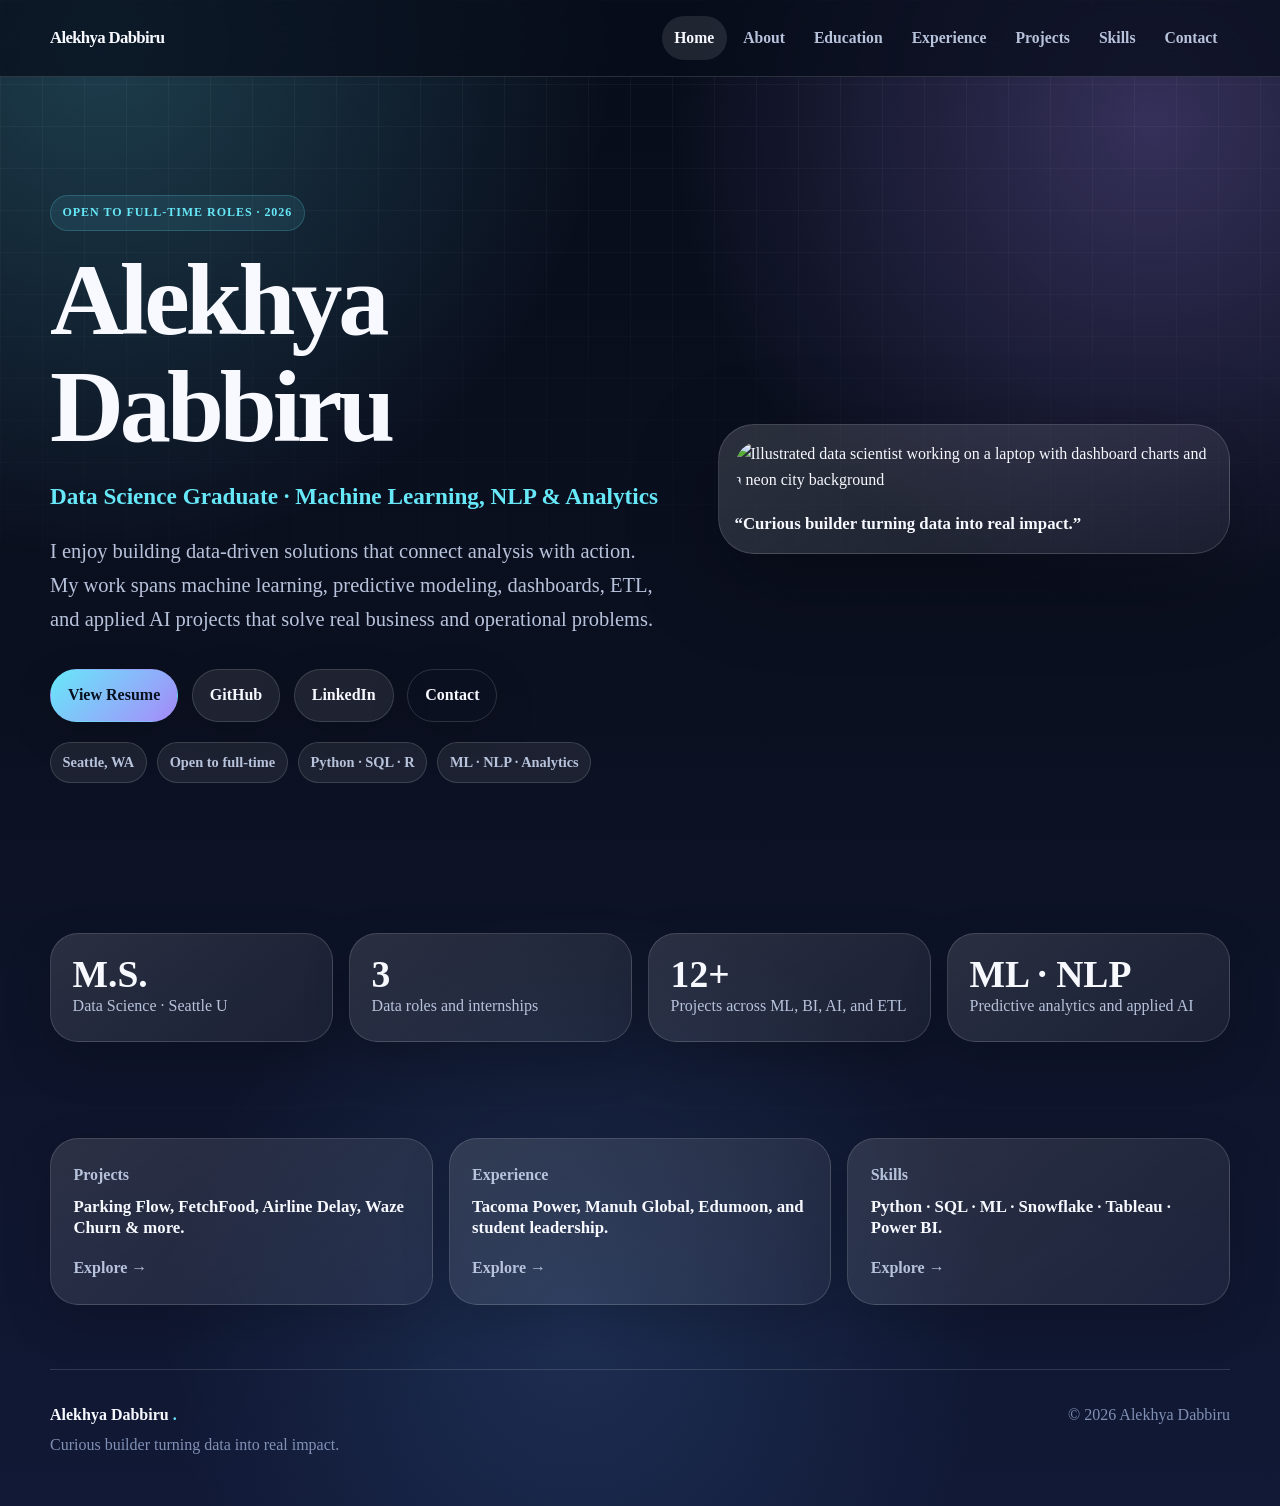
==== index.html @ 17746e98 "Add files via upload" ====
<!DOCTYPE html><html lang="en"><head><meta charset="UTF-8"/><meta name="viewport" content="width=device-width, initial-scale=1.0"/><meta name="description" content="Alekhya Dabbiru data science portfolio."/><title>Alekhya Dabbiru — Data Science Portfolio</title><style>
:root {
  --bg: #0b1020;
  --bg-soft: #111936;
  --card: rgba(255, 255, 255, 0.08);
  --text: #f7f9ff;
  --muted: #b7c2db;
  --soft: #8190b5;
  --line: rgba(255, 255, 255, 0.14);
  --cyan: #67e8f9;
  --blue: #60a5fa;
  --violet: #a78bfa;
  --pink: #f0abfc;
  --shadow: 0 26px 90px rgba(0, 0, 0, 0.32);
  --radius: 28px;
}
* { box-sizing: border-box; }
html { scroll-behavior: smooth; }
body {
  margin: 0;
  font-family: "Times New Roman", Times, serif;
  color: var(--text);
  background:
    radial-gradient(circle at 8% 3%, rgba(103, 232, 249, 0.22), transparent 32rem),
    radial-gradient(circle at 90% 8%, rgba(167, 139, 250, 0.28), transparent 30rem),
    radial-gradient(circle at 45% 88%, rgba(96, 165, 250, 0.16), transparent 26rem),
    linear-gradient(180deg, #080d1b 0%, #0b1020 45%, #111936 100%);
  line-height: 1.65;
  min-height: 100vh;
}
body::before {
  content: "";
  position: fixed;
  inset: 0;
  pointer-events: none;
  background-image:
    linear-gradient(rgba(255,255,255,.045) 1px, transparent 1px),
    linear-gradient(90deg, rgba(255,255,255,.045) 1px, transparent 1px);
  background-size: 42px 42px;
  mask-image: linear-gradient(to bottom, black 0%, transparent 78%);
  z-index: -1;
}
a { color: inherit; text-decoration: none; }
p, ul { margin: 0; }
ul { padding-left: 1.1rem; }
li + li { margin-top: .4rem; }
.site-header {
  position: sticky;
  top: 0;
  z-index: 20;
  border-bottom: 1px solid var(--line);
  background: rgba(8, 13, 27, 0.72);
  backdrop-filter: blur(18px);
}
.nav {
  width: min(1180px, calc(100% - 2rem));
  margin: 0 auto;
  min-height: 76px;
  display: flex;
  align-items: center;
  gap: 1rem;
}
.brand { font-weight: 850; letter-spacing: -0.04em; font-size: 1.05rem; white-space: nowrap; }
.nav-links { margin-left: auto; display: flex; align-items: center; gap: .25rem; color: var(--muted); font-size: .98rem; font-weight: 650; }
.nav-links a { padding: .55rem .78rem; border-radius: 999px; transition: color .18s ease, background .18s ease, transform .18s ease; }
.nav-links a:hover, .nav-links a.active { color: var(--text); background: rgba(255,255,255,.10); }
.nav-toggle { display: none; margin-left: auto; border: 1px solid var(--line); border-radius: 14px; color: var(--text); background: rgba(255,255,255,.08); padding: .55rem .75rem; font-size: 1.2rem; }
.section { width: min(1180px, calc(100% - 2rem)); margin: 0 auto; padding: 6.2rem 0; }
.section.slim { padding-top: 2rem; padding-bottom: 4rem; }
.section.compact-page { padding-top: 5rem; padding-bottom: 2rem; }
.hero { min-height: calc(100vh - 76px); display: grid; grid-template-columns: minmax(0, 1.05fr) minmax(330px, .88fr); align-items: center; gap: 3.5rem; }
.badge, .meta { display: inline-flex; width: fit-content; align-items: center; color: var(--cyan); background: rgba(103, 232, 249, .09); border: 1px solid rgba(103, 232, 249, .20); padding: .45rem .72rem; border-radius: 999px; font-weight: 850; letter-spacing: .08em; text-transform: uppercase; font-size: .75rem; }
h1, h2, h3 { margin: 0; line-height: 1.04; letter-spacing: -0.04em; }
.hero h1 { margin-top: 1rem; max-width: 860px; font-size: clamp(3.4rem, 8vw, 7.4rem); }
.page-hero h1 { margin-top: 0; max-width: 980px; font-size: clamp(3rem, 6.5vw, 4.9rem); letter-spacing: -0.04em; text-transform: uppercase; }
.role { margin-top: 1.05rem; color: var(--cyan); font-weight: 800; font-size: clamp(1.1rem, 2.2vw, 1.45rem); }
.intro, .page-hero p, .content-card p, .timeline-item p, .project-card p, .info-card p, .location-card p { color: var(--muted); }
.intro { max-width: 760px; margin-top: 1.25rem; font-size: clamp(1.08rem, 1.8vw, 1.28rem); }
.page-hero p { max-width: 780px; margin-top: 1.1rem; font-size: 1.18rem; }
.hero-actions { margin-top: 2rem; display: flex; flex-wrap: wrap; gap: .85rem; }
.btn { min-height: 48px; display: inline-flex; align-items: center; justify-content: center; padding: .78rem 1.06rem; border: 1px solid var(--line); border-radius: 999px; background: rgba(255,255,255,.08); color: var(--text); font-weight: 850; box-shadow: 0 14px 40px rgba(0,0,0,.18); transition: transform .18s ease, background .18s ease, box-shadow .18s ease; }
.btn:hover, .project-card a:hover, .shortcut:hover, .contact-card:hover { transform: translateY(-3px); }
.btn.primary { color: #08111f; border-color: transparent; background: linear-gradient(135deg, var(--cyan), var(--violet)); }
.btn.ghost { background: transparent; }
.mini-pills, .tag-cloud, .tag-row, .interest-list { display: flex; flex-wrap: wrap; gap: .65rem; }
.mini-pills { margin-top: 1.25rem; }
.mini-pills span, .tag-cloud span, .tag-row span, .interest-list span { border: 1px solid var(--line); border-radius: 999px; background: rgba(255,255,255,.07); color: var(--muted); padding: .48rem .72rem; font-size: .9rem; font-weight: 750; }
.hero-card { position: relative; border: 1px solid var(--line); border-radius: 36px; padding: 1rem; background: linear-gradient(145deg, rgba(255,255,255,.14), rgba(255,255,255,.05)); box-shadow: var(--shadow); overflow: hidden; }
.hero-card img { width: 100%; display: block; border-radius: 26px; }
.hero-card blockquote { margin: 1rem 0 0; color: var(--text); font-weight: 850; font-size: 1.05rem; }
.stats { display: grid; grid-template-columns: repeat(4, minmax(0, 1fr)); gap: 1rem; }
.stats article, .shortcut, .content-card, .info-card, .timeline-item, .project-card, .skill-card, .contact-card, .location-card { border: 1px solid var(--line); border-radius: var(--radius); background: linear-gradient(145deg, rgba(255,255,255,.12), rgba(255,255,255,.055)); box-shadow: 0 18px 50px rgba(0,0,0,.16); }
.stats article { padding: 1.35rem; }
.stats strong { display: block; font-size: clamp(1.6rem, 3vw, 2.35rem); line-height: 1; }
.stats span, .shortcut span, .shortcut em { color: var(--muted); }
.shortcut-grid { display: grid; grid-template-columns: repeat(3, minmax(0, 1fr)); gap: 1rem; }
.shortcut { padding: 1.4rem; transition: transform .18s ease, border-color .18s ease, background .18s ease; }
.shortcut:hover { border-color: rgba(103,232,249,.42); background: rgba(255,255,255,.12); }
.shortcut span { display: block; font-weight: 850; margin-bottom: .55rem; }
.shortcut strong { display: block; font-size: 1.05rem; line-height: 1.25; }
.shortcut em { display: inline-block; margin-top: 1rem; font-style: normal; font-weight: 850; }
.two-col { display: grid; grid-template-columns: 1.25fr .75fr; gap: 2rem; align-items: center; }
.content-card, .info-card, .timeline-item, .project-card, .skill-card, .contact-card, .location-card { padding: 1.6rem; }
.content-card p + p { margin-top: 1rem; }
.content-card h2, .info-card h2, .timeline-item h2, .project-card h2, .skill-card h2, .location-card h2 { font-size: clamp(1.45rem, 2.6vw, 2.1rem); margin-bottom: .8rem; }
.edu-grid { display: grid; grid-template-columns: repeat(2, minmax(0, 1fr)); gap: 1rem; }
.info-card.large { min-height: 220px; display: flex; flex-direction: column; justify-content: space-between; }
.timeline { display: grid; gap: 1rem; }
.timeline-item { position: relative; overflow: hidden; }
.timeline-item::before, .project-card::before, .skill-card::before { content: ""; position: absolute; inset: 0 auto 0 0; width: 4px; background: linear-gradient(var(--cyan), var(--violet)); opacity: .8; }
.timeline-item h3 { color: var(--cyan); font-size: 1rem; margin-bottom: .65rem; letter-spacing: 0; }
.projects { display: grid; grid-template-columns: repeat(2, minmax(0, 1fr)); gap: 1rem; }
.project-card { position: relative; display: flex; flex-direction: column; min-height: 365px; overflow: hidden; }
.project-card h2 { margin-top: 1rem; }
.project-card ul { color: var(--muted); margin-top: 1rem; }
.project-card a { width: fit-content; margin-top: auto; color: var(--cyan); font-weight: 850; transition: transform .18s ease; }
.skills { display: grid; grid-template-columns: repeat(2, minmax(0, 1fr)); gap: 1rem; }
.skill-card { position: relative; overflow: hidden; }
.split-section { display: grid; grid-template-columns: repeat(2, minmax(0, 1fr)); gap: 1rem; }
.contact-grid { display: grid; grid-template-columns: 1fr; gap: 1rem; max-width: 900px; margin-left: auto; margin-right: auto; }
.clean-list { color: var(--muted); }
.contact-card { min-height: 130px; transition: transform .18s ease, border-color .18s ease; }
.contact-card span { display: block; color: var(--soft); font-weight: 850; margin-bottom: .75rem; text-transform: uppercase; letter-spacing: .08em; font-size: .82rem; }
.contact-card a { color: var(--text); font-size: clamp(1.05rem, 2vw, 1.45rem); font-weight: 850; letter-spacing: 0; line-height: 1.25; overflow-wrap: anywhere; word-break: break-word; }
.location-card { text-align: center; }
.location-card p { color: var(--cyan); font-weight: 850; text-transform: uppercase; letter-spacing: .08em; font-size: .78rem; margin-bottom: .8rem; }
.footer { width: min(1180px, calc(100% - 2rem)); margin: 0 auto; padding: 2rem 0 3rem; display: flex; justify-content: space-between; gap: 1.5rem; color: var(--soft); border-top: 1px solid var(--line); }
.footer-name { display: block; color: var(--text); font-weight: 850; margin-bottom: .25rem; }
.footer-name span { color: var(--cyan); }
@media (max-width: 920px) {
  .nav-toggle { display: inline-flex; }
  .nav-links { position: absolute; left: 1rem; right: 1rem; top: 76px; display: none; flex-direction: column; align-items: stretch; padding: .75rem; border: 1px solid var(--line); border-radius: 22px; background: rgba(8, 13, 27, .94); box-shadow: var(--shadow); }
  .nav.open .nav-links { display: flex; }
  .nav-links a { padding: .8rem 1rem; }
  .hero, .two-col, .split-section { grid-template-columns: 1fr; }
  .hero { min-height: auto; padding-top: 5rem; }
  .stats, .shortcut-grid, .projects, .skills, .edu-grid { grid-template-columns: 1fr; }
}
@media (max-width: 560px) {
  .section { width: min(100% - 1.1rem, 1180px); padding: 4.25rem 0; }
  .hero h1 { font-size: clamp(2.9rem, 17vw, 4.4rem); }
  .page-hero h1 { font-size: clamp(2.5rem, 11vw, 3.6rem); }
  .hero-card { border-radius: 26px; }
  .content-card, .info-card, .timeline-item, .project-card, .skill-card, .contact-card, .location-card { padding: 1.2rem; border-radius: 22px; }
  .footer { flex-direction: column; }
}
</style><link rel="icon" href="assets/favicon.svg" type="image/svg+xml"/></head><body><header class="site-header"><nav class="nav" aria-label="Main navigation"><a class="brand" href="index.html">Alekhya Dabbiru</a><button class="nav-toggle" type="button" aria-label="Open navigation" aria-expanded="false">☰</button><div class="nav-links"><a class="active" href="index.html">Home</a><a class="" href="about.html">About</a><a class="" href="education.html">Education</a><a class="" href="experience.html">Experience</a><a class="" href="projects.html">Projects</a><a class="" href="skills.html">Skills</a><a class="" href="contact.html">Contact</a></div></nav></header><main><section class="hero section"><div class="hero-copy"><p class="badge">Open to full-time roles · 2026</p><h1>Alekhya Dabbiru</h1><p class="role">Data Science Graduate · Machine Learning, NLP & Analytics</p><p class="intro">I enjoy building data-driven solutions that connect analysis with action. My work spans machine learning, predictive modeling, dashboards, ETL, and applied AI projects that solve real business and operational problems.</p><div class="hero-actions"><a class="btn primary" href="assets/Alekhya_Dabbiru_Resume.pdf" target="_blank" rel="noopener">View Resume</a><a class="btn" href="https://github.com/AlekhyaDabbiru100" target="_blank" rel="noopener">GitHub</a><a class="btn" href="https://www.linkedin.com/in/alekhya-dabbiru99/" target="_blank" rel="noopener">LinkedIn</a><a class="btn ghost" href="contact.html">Contact</a></div><div class="mini-pills"><span>Seattle, WA</span><span>Open to full-time</span><span>Python · SQL · R</span><span>ML · NLP · Analytics</span></div></div><div class="hero-card"><img src="assets/hero-illustration.svg" alt="Illustrated data scientist working on a laptop with dashboard charts and a neon city background"/><blockquote>“Curious builder turning data into real impact.”</blockquote></div></section><section class="stats section slim"><article><strong>M.S.</strong><span>Data Science · Seattle U</span></article><article><strong>3</strong><span>Data roles and internships</span></article><article><strong>12+</strong><span>Projects across ML, BI, AI, and ETL</span></article><article><strong>ML · NLP</strong><span>Predictive analytics and applied AI</span></article></section><section class="shortcut-grid section slim"><a class="shortcut" href="projects.html"><span>Projects</span><strong>Parking Flow, FetchFood, Airline Delay, Waze Churn & more.</strong><em>Explore →</em></a><a class="shortcut" href="experience.html"><span>Experience</span><strong>Tacoma Power, Manuh Global, Edumoon, and student leadership.</strong><em>Explore →</em></a><a class="shortcut" href="skills.html"><span>Skills</span><strong>Python · SQL · ML · Snowflake · Tableau · Power BI.</strong><em>Explore →</em></a></section></main><footer class="footer"><div><a href="index.html" class="footer-name">Alekhya Dabbiru <span>.</span></a><p>Curious builder turning data into real impact.</p></div><p>© 2026 Alekhya Dabbiru</p></footer><script>const navEl=document.querySelector('.nav');const toggle=document.querySelector('.nav-toggle');if(toggle&&navEl){toggle.addEventListener('click',()=>{const isOpen=navEl.classList.toggle('open');toggle.setAttribute('aria-expanded',String(isOpen));});}</script></body></html>
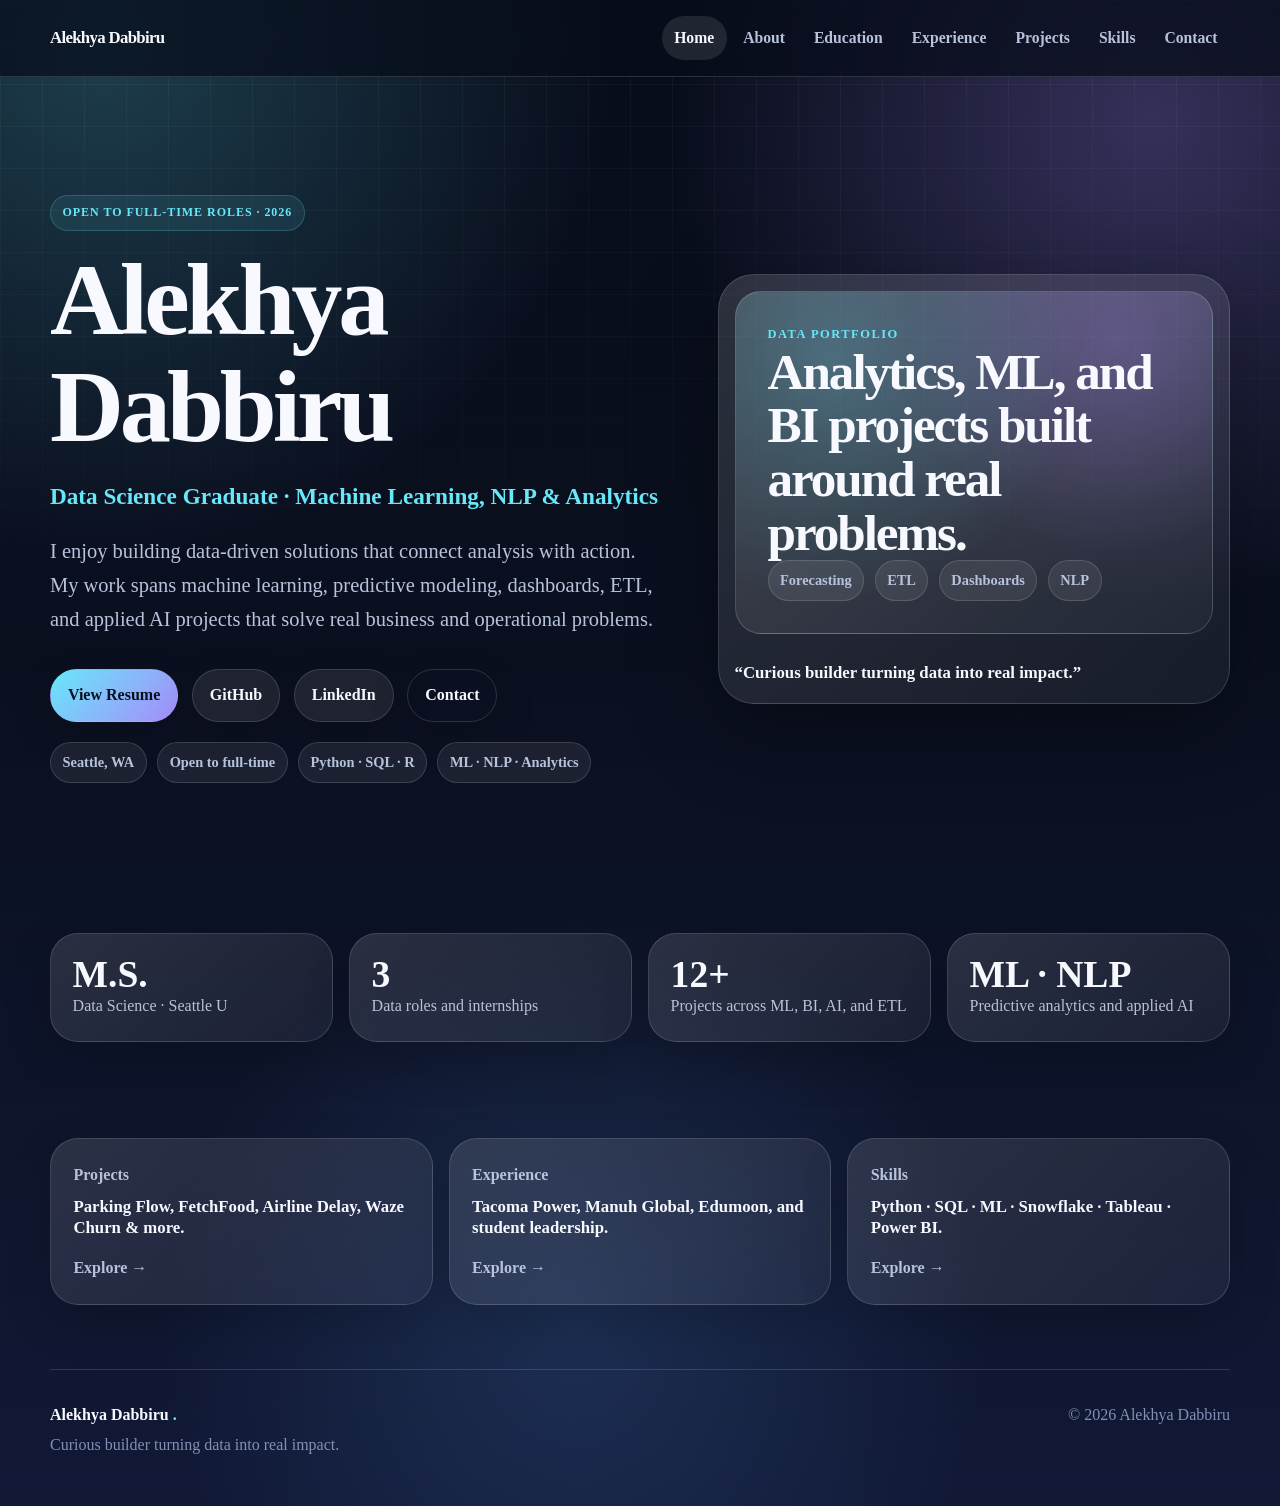
==== commit 33fae42b: "Add files via upload" ====
--- a/index.html
+++ b/index.html
@@ -127,6 +127,60 @@
 .footer { width: min(1180px, calc(100% - 2rem)); margin: 0 auto; padding: 2rem 0 3rem; display: flex; justify-content: space-between; gap: 1.5rem; color: var(--soft); border-top: 1px solid var(--line); }
 .footer-name { display: block; color: var(--text); font-weight: 850; margin-bottom: .25rem; }
 .footer-name span { color: var(--cyan); }
+
+.no-image-card {
+  min-height: 430px;
+  display: flex;
+  flex-direction: column;
+  justify-content: space-between;
+}
+.portfolio-panel {
+  position: relative;
+  z-index: 1;
+  min-height: 330px;
+  border-radius: 26px;
+  padding: 2rem;
+  background:
+    radial-gradient(circle at 20% 20%, rgba(103, 232, 249, .24), transparent 15rem),
+    radial-gradient(circle at 80% 15%, rgba(167, 139, 250, .24), transparent 13rem),
+    linear-gradient(145deg, rgba(255,255,255,.12), rgba(255,255,255,.045));
+  border: 1px solid rgba(255,255,255,.16);
+  display: flex;
+  flex-direction: column;
+  justify-content: space-between;
+}
+.panel-kicker {
+  color: var(--cyan);
+  text-transform: uppercase;
+  letter-spacing: .12em;
+  font-size: .78rem;
+  font-weight: 850;
+}
+.portfolio-panel h2 {
+  max-width: 420px;
+  font-size: clamp(2rem, 4vw, 3.6rem);
+  line-height: 1.05;
+  letter-spacing: -0.04em;
+}
+.panel-list {
+  display: flex;
+  flex-wrap: wrap;
+  gap: .65rem;
+}
+.panel-list span {
+  border: 1px solid var(--line);
+  border-radius: 999px;
+  background: rgba(255,255,255,.08);
+  color: var(--muted);
+  padding: .5rem .72rem;
+  font-size: .9rem;
+  font-weight: 750;
+}
+@media (max-width: 560px) {
+  .no-image-card { min-height: auto; }
+  .portfolio-panel { min-height: 270px; padding: 1.35rem; }
+}
+
 @media (max-width: 920px) {
   .nav-toggle { display: inline-flex; }
   .nav-links { position: absolute; left: 1rem; right: 1rem; top: 76px; display: none; flex-direction: column; align-items: stretch; padding: .75rem; border: 1px solid var(--line); border-radius: 22px; background: rgba(8, 13, 27, .94); box-shadow: var(--shadow); }
@@ -144,4 +198,16 @@
   .content-card, .info-card, .timeline-item, .project-card, .skill-card, .contact-card, .location-card { padding: 1.2rem; border-radius: 22px; }
   .footer { flex-direction: column; }
 }
-</style><link rel="icon" href="assets/favicon.svg" type="image/svg+xml"/></head><body><header class="site-header"><nav class="nav" aria-label="Main navigation"><a class="brand" href="index.html">Alekhya Dabbiru</a><button class="nav-toggle" type="button" aria-label="Open navigation" aria-expanded="false">☰</button><div class="nav-links"><a class="active" href="index.html">Home</a><a class="" href="about.html">About</a><a class="" href="education.html">Education</a><a class="" href="experience.html">Experience</a><a class="" href="projects.html">Projects</a><a class="" href="skills.html">Skills</a><a class="" href="contact.html">Contact</a></div></nav></header><main><section class="hero section"><div class="hero-copy"><p class="badge">Open to full-time roles · 2026</p><h1>Alekhya Dabbiru</h1><p class="role">Data Science Graduate · Machine Learning, NLP & Analytics</p><p class="intro">I enjoy building data-driven solutions that connect analysis with action. My work spans machine learning, predictive modeling, dashboards, ETL, and applied AI projects that solve real business and operational problems.</p><div class="hero-actions"><a class="btn primary" href="assets/Alekhya_Dabbiru_Resume.pdf" target="_blank" rel="noopener">View Resume</a><a class="btn" href="https://github.com/AlekhyaDabbiru100" target="_blank" rel="noopener">GitHub</a><a class="btn" href="https://www.linkedin.com/in/alekhya-dabbiru99/" target="_blank" rel="noopener">LinkedIn</a><a class="btn ghost" href="contact.html">Contact</a></div><div class="mini-pills"><span>Seattle, WA</span><span>Open to full-time</span><span>Python · SQL · R</span><span>ML · NLP · Analytics</span></div></div><div class="hero-card"><img src="assets/hero-illustration.svg" alt="Illustrated data scientist working on a laptop with dashboard charts and a neon city background"/><blockquote>“Curious builder turning data into real impact.”</blockquote></div></section><section class="stats section slim"><article><strong>M.S.</strong><span>Data Science · Seattle U</span></article><article><strong>3</strong><span>Data roles and internships</span></article><article><strong>12+</strong><span>Projects across ML, BI, AI, and ETL</span></article><article><strong>ML · NLP</strong><span>Predictive analytics and applied AI</span></article></section><section class="shortcut-grid section slim"><a class="shortcut" href="projects.html"><span>Projects</span><strong>Parking Flow, FetchFood, Airline Delay, Waze Churn & more.</strong><em>Explore →</em></a><a class="shortcut" href="experience.html"><span>Experience</span><strong>Tacoma Power, Manuh Global, Edumoon, and student leadership.</strong><em>Explore →</em></a><a class="shortcut" href="skills.html"><span>Skills</span><strong>Python · SQL · ML · Snowflake · Tableau · Power BI.</strong><em>Explore →</em></a></section></main><footer class="footer"><div><a href="index.html" class="footer-name">Alekhya Dabbiru <span>.</span></a><p>Curious builder turning data into real impact.</p></div><p>© 2026 Alekhya Dabbiru</p></footer><script>const navEl=document.querySelector('.nav');const toggle=document.querySelector('.nav-toggle');if(toggle&&navEl){toggle.addEventListener('click',()=>{const isOpen=navEl.classList.toggle('open');toggle.setAttribute('aria-expanded',String(isOpen));});}</script></body></html>+</style><link rel="icon" href="assets/favicon.svg" type="image/svg+xml"/></head><body><header class="site-header"><nav class="nav" aria-label="Main navigation"><a class="brand" href="index.html">Alekhya Dabbiru</a><button class="nav-toggle" type="button" aria-label="Open navigation" aria-expanded="false">☰</button><div class="nav-links"><a class="active" href="index.html">Home</a><a class="" href="about.html">About</a><a class="" href="education.html">Education</a><a class="" href="experience.html">Experience</a><a class="" href="projects.html">Projects</a><a class="" href="skills.html">Skills</a><a class="" href="contact.html">Contact</a></div></nav></header><main><section class="hero section"><div class="hero-copy"><p class="badge">Open to full-time roles · 2026</p><h1>Alekhya Dabbiru</h1><p class="role">Data Science Graduate · Machine Learning, NLP & Analytics</p><p class="intro">I enjoy building data-driven solutions that connect analysis with action. My work spans machine learning, predictive modeling, dashboards, ETL, and applied AI projects that solve real business and operational problems.</p><div class="hero-actions"><a class="btn primary" href="assets/Alekhya_Dabbiru_Resume.pdf" target="_blank" rel="noopener">View Resume</a><a class="btn" href="https://github.com/AlekhyaDabbiru100" target="_blank" rel="noopener">GitHub</a><a class="btn" href="https://www.linkedin.com/in/alekhya-dabbiru99/" target="_blank" rel="noopener">LinkedIn</a><a class="btn ghost" href="contact.html">Contact</a></div><div class="mini-pills"><span>Seattle, WA</span><span>Open to full-time</span><span>Python · SQL · R</span><span>ML · NLP · Analytics</span></div></div><div class="hero-card no-image-card">
+  <div class="portfolio-panel">
+    <p class="panel-kicker">Data Portfolio</p>
+    <h2>Analytics, ML, and BI projects built around real problems.</h2>
+    <div class="panel-list">
+      <span>Forecasting</span>
+      <span>ETL</span>
+      <span>Dashboards</span>
+      <span>NLP</span>
+    </div>
+  </div>
+  <blockquote>“Curious builder turning data into real impact.”</blockquote>
+</div></section><section class="stats section slim"><article><strong>M.S.</strong><span>Data Science · Seattle U</span></article><article><strong>3</strong><span>Data roles and internships</span></article><article><strong>12+</strong><span>Projects across ML, BI, AI, and ETL</span></article><article><strong>ML · NLP</strong><span>Predictive analytics and applied AI</span></article></section><section class="shortcut-grid section slim"><a class="shortcut" href="projects.html"><span>Projects</span><strong>Parking Flow, FetchFood, Airline Delay, Waze Churn & more.</strong><em>Explore →</em></a><a class="shortcut" href="experience.html"><span>Experience</span><strong>Tacoma Power, Manuh Global, Edumoon, and student leadership.</strong><em>Explore →</em></a><a class="shortcut" href="skills.html"><span>Skills</span><strong>Python · SQL · ML · Snowflake · Tableau · Power BI.</strong><em>Explore →</em></a></section></main><footer class="footer"><div><a href="index.html" class="footer-name">Alekhya Dabbiru <span>.</span></a><p>Curious builder turning data into real impact.</p></div><p>© 2026 Alekhya Dabbiru</p></footer><script>const navEl=document.querySelector('.nav');const toggle=document.querySelector('.nav-toggle');if(toggle&&navEl){toggle.addEventListener('click',()=>{const isOpen=navEl.classList.toggle('open');toggle.setAttribute('aria-expanded',String(isOpen));});}</script></body></html>
